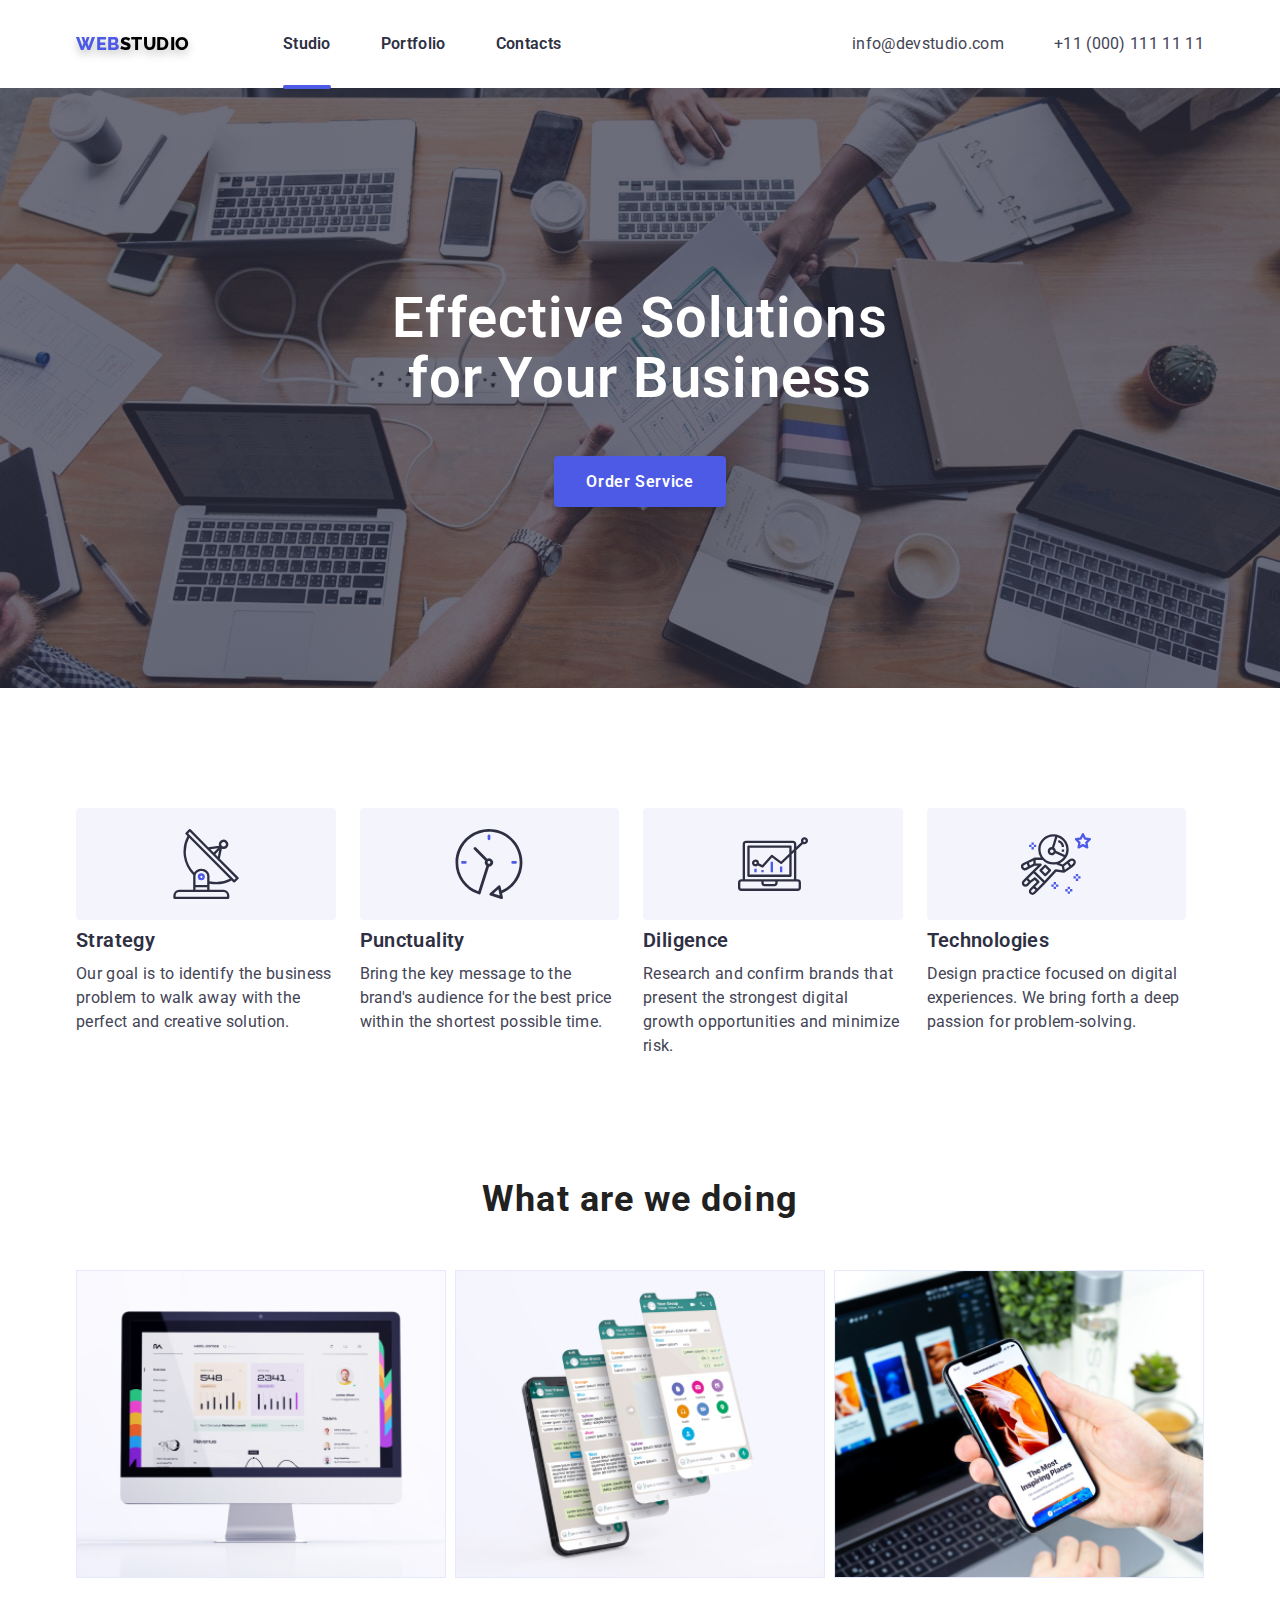
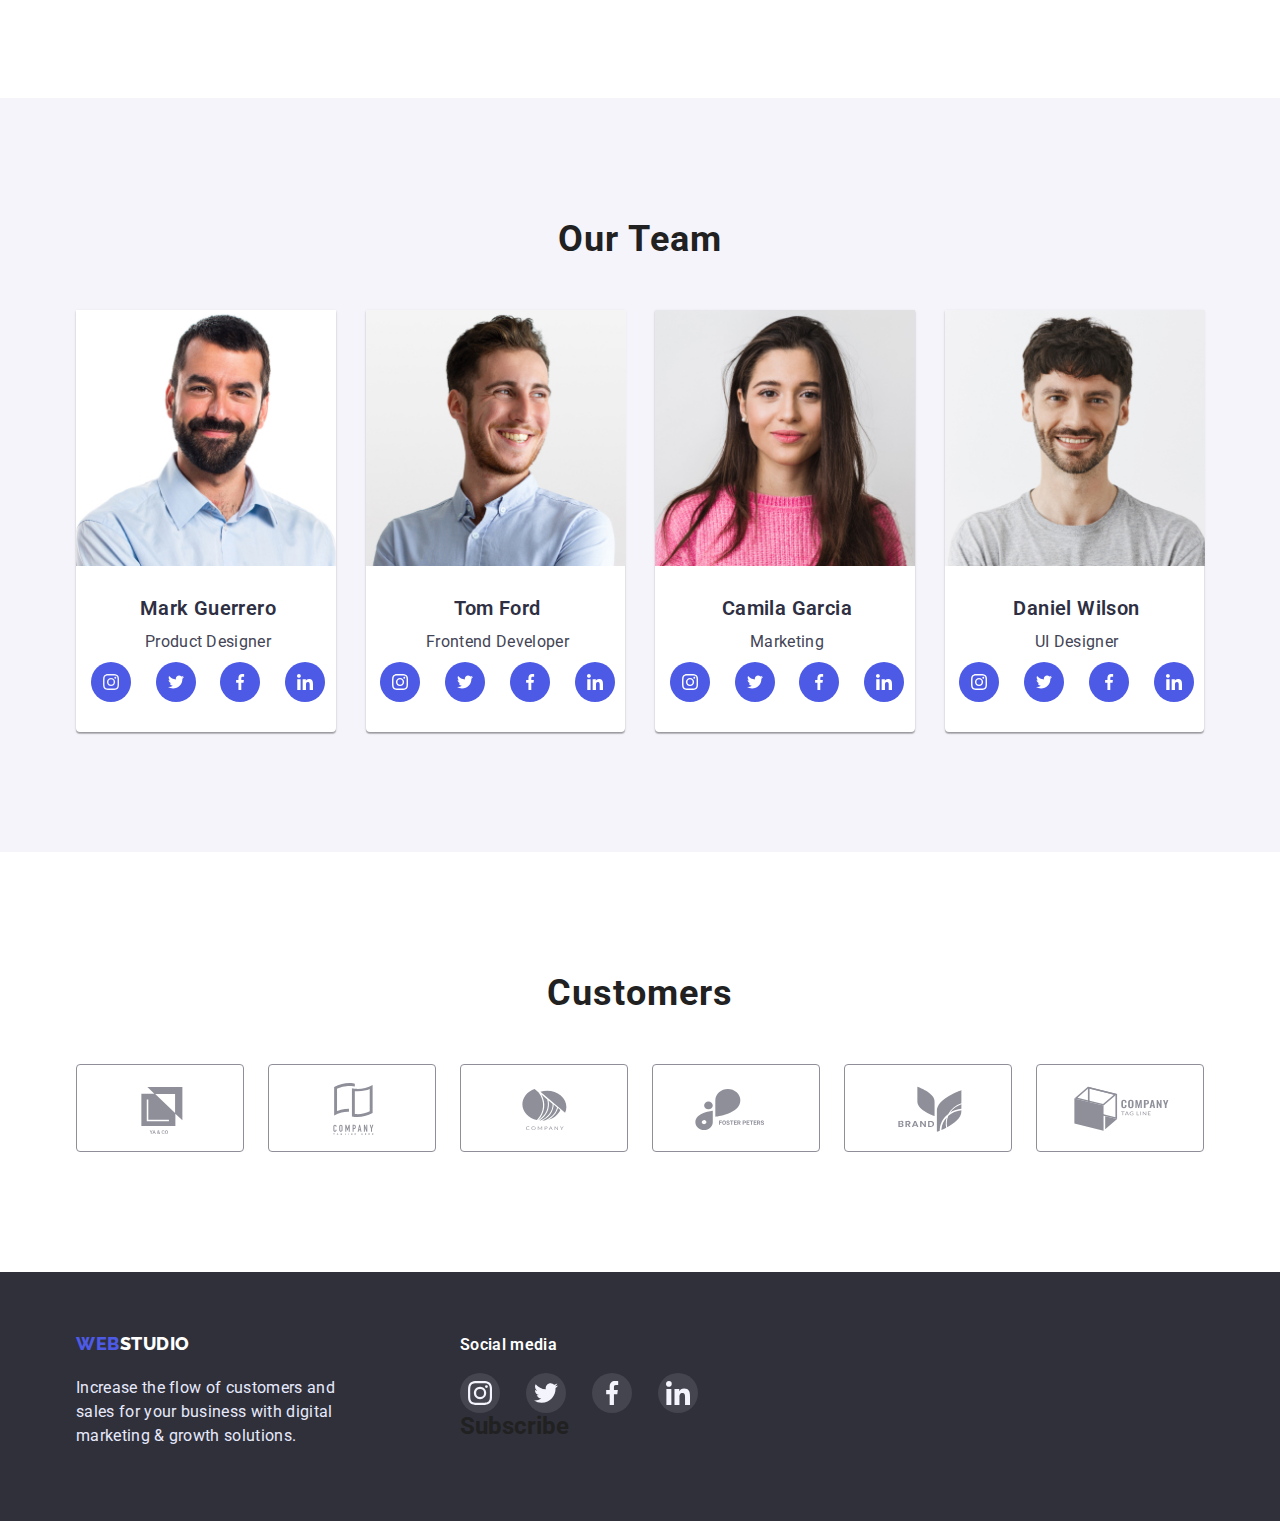
==== index.html @ e04bff32 "nav color" ====
<!DOCTYPE html>
<html lang="en">

<head>
    <meta charset="UTF-8">
    <meta http-equiv="X-UA-Compatible" content="IE=edge">
    <meta name="viewport" content="width=device-width, initial-scale=1.0">
    <title>Document</title>
    <link rel="stylesheet"
        href="https://cdnjs.cloudflare.com/ajax/libs/modern-normalize/1.1.0/modern-normalize.min.css">
    <link rel="stylesheet" href="./css/style.css">
    <link rel="preconnect" href="https://fonts.googleapis.com">
    <link rel="preconnect" href="https://fonts.gstatic.com" crossorigin>
    <link
        href="https://fonts.googleapis.com/css2?family=Raleway:wght@700&family=Roboto:wght@400;500;700;900&display=swap"
        rel="stylesheet">

</head>

<body>
    <!--верхня лінія-->
    <header class="page-header">
        <div class="container">
            <nav>
                <a href="./index.html" class="logo"><span class="color-logo">Web</span>Studio</a>
                <ul class="site-nav list">
                    <li class="item"> <a href="./index.html" class="link current">Studio</a> </li>
                    <li class="item"> <a href="./portfolio.html" class="link">Portfolio</a> </li>
                    <li class="item"> <a href="/" class="link">Contacts</a> </li>
                </ul>
            </nav>

            <ul class="contact list">
                <li class="item"> <a href="mailto:info@devstudio.com">info@devstudio.com</a></li>

                <li class="item"> <a href="tel:+110001111111">+11 (000) 111 11 11</a></li>
            </ul>
        </div>
    </header>


    <!--особливості-->
    <main>
        <section class="main-inf overlay">
            <div class="container">

                <h1 class="main-text">Effective Solutions for Your Business</h1>
                <button type="button" class="button-buy" data-modal-open>Order Service</button>
                <div class="backdrop is-hidden" data-modal>
                    <div class="modal-window">
                        <button type="button" class="button-close">
                        <svg width="8" height="8" class="modal-close" data-modal-close>
                            <use href="./images/icons.svg/close.svg#icon-close"></use>
                        </svg>
                        </button>
                    </div>
                </div>

            </div>
        </section>


        <section class="section">
            <div class="container">
                <h2 class="visually-hidden">list of functions</h2>
                <ul class="main-list list">
                    <li class="item">
                        <div class="icons">
                            <svg class="preority-icons">
                                <use href="./images/icons.svg/symbol-defs.svg#icon-antenna">
                                </use>
                            </svg>
                        </div>
                        <h3 class="main-h">Strategy</h3>
                        <p class="main-about">Our goal is to identify the business
                            problem to walk away with the perfect and creative solution.
                        </p>
                    </li>
                    <li class="item">
                        <div class="icons">
                            <svg class="preority-icons">
                                <use href="./images/icons.svg/symbol-defs.svg#icon-clock">
                                </use>
                            </svg>
                        </div>
                        <h3 class="main-h">Punctuality</h3>
                        <p class="main-about">Bring the key message to the brand's audience for the best price within
                            the shortest possible time.
                        </p>
                    </li>
                    <li class="item">
                        <div class="icons">
                            <svg class="preority-icons">
                                <use href="./images/icons.svg/symbol-defs.svg#icon-diagram">
                                </use>
                            </svg>
                        </div>
                        <h3 class="main-h">Diligence</h3>
                        <p class="main-about">Research and confirm brands that present the strongest digital growth
                            opportunities and minimize risk.</p>
                    </li>
                    <li class="item">
                        <div class="icons">
                            <svg class="preority-icons">
                                <use href="./images/icons.svg/symbol-defs.svg#icon-astronaut">
                                </use>
                            </svg>
                        </div>
                        <h3 class="main-h">Technologies</h3>
                        <p class="main-about">Design practice focused on digital experiences. We bring forth a deep
                            passion for problem-solving.
                        </p>
                    </li>
                </ul>
            </div>
        </section>

        <section class="section no-padding ">
            <div class="container">
                <h2 class="title">What are we doing</h2>
                <ul class="company-list list">
                    <li><img src="./images/pc.jpg" alt="комп'ютер" width="370"></li>
                    <li><img src="./images/app.jpg" alt="програми" width="370"></li>
                    <li><img src="./images/tel.jpg" alt="телефон" width="370"></li>
                </ul>
            </div>
        </section>

        <section class="company-h section">
            <div class="container">
                <h2 class="title">Our Team</h2>
                <ul class="name list">
                    <li class="name-card">
                        <img width="260" src="./images/mark.jpg" alt="дизайнер" width="270">
                        <div class="position">
                            <h3 class="name-style">Mark Guerrero</h3>
                            <p class="name-pos">Product Designer</p>
                            <ul class="team-soclist">
                                <li class="team-socitem">
                                    <a class="team-soclink" href="#">
                                        <svg class="team-icon">
                                            <use href="./images/icons.svg/symbol-soc.svg#icon-inst"></use>
                                        </svg>
                                    </a>
                                </li>
                                <li class="team-socitem">
                                    <a class="team-soclink" href="#">
                                        <svg class="team-icon">
                                            <use href="./images/icons.svg/symbol-social-defs.svg#icon-twitter"></use>
                                        </svg>
                                    </a>
                                </li>
                                <li class="team-socitem">
                                    <a class="team-soclink" href="">
                                        <svg class="team-icon">
                                            <use href="./images/icons.svg/symbol-social-defs.svg#icon-facebook"
                                                width="16" height="16"></use>
                                        </svg>
                                    </a>
                                </li>
                                <li class="team-socitem">
                                    <a class="team-soclink" href="">
                                        <svg class="team-icon">
                                            <use href="./images/icons.svg/symbol-social-defs.svg#icon-linkedin"
                                                width="16" height="16"></use>
                                        </svg>
                                    </a>
                                </li>
                            </ul>
                        </div>
                    </li>
                    <li class="name-card">
                        <img width="260"  src="./images/tom.jpg" alt="розробник" width="270">
                        <div class="position">
                            <h3 class="name-style">Tom Ford</h3>
                            <p class="name-pos">Frontend Developer</p>
                            <ul class="team-soclist">
                                <li class="team-socitem">
                                    <a class="team-soclink" href="#">
                                        <svg class="team-icon">
                                            <use href="./images/icons.svg/symbol-social-defs.svg#icon-instagram"
                                                width="16" height="16"></use>
                                        </svg>
                                    </a>
                                </li>
                                <li class="team-socitem">
                                    <a class="team-soclink" href="#">
                                        <svg class="team-icon">
                                            <use href="./images/icons.svg/symbol-social-defs.svg#icon-twitter"
                                                width="16" height="16"></use>
                                        </svg>
                                    </a>
                                </li>
                                <li class="team-socitem">
                                    <a class="team-soclink" href="">
                                        <svg class="team-icon">
                                            <use href="./images/icons.svg/symbol-social-defs.svg#icon-facebook"
                                                width="16" height="16"></use>
                                        </svg>
                                    </a>
                                </li>
                                <li class="team-socitem">
                                    <a class="team-soclink" href="">
                                        <svg class="team-icon">
                                            <use href="./images/icons.svg/symbol-social-defs.svg#icon-linkedin"
                                                width="16" height="16"></use>
                                        </svg>
                                    </a>
                                </li>
                            </ul>
                        </div>
                    </li>
                    <li class="name-card">
                        <img width="260"  src="./images/camila.jpg" alt="маркетинг" width="270">
                        <div class="position">
                            <h3 class="name-style">Camila Garcia</h3>
                            <p class="name-pos">Marketing</p>
                            <ul class="team-soclist">
                                <li class="team-socitem">
                                    <a class="team-soclink" href="#">
                                        <svg class="team-icon">
                                            <use href="./images/icons.svg/symbol-social-defs.svg#icon-instagram"
                                                width="16" height="16"></use>
                                        </svg>
                                    </a>
                                </li>
                                <li class="team-socitem">
                                    <a class="team-soclink" href="#">
                                        <svg class="team-icon">
                                            <use href="./images/icons.svg/symbol-social-defs.svg#icon-twitter"
                                                width="16" height="16"></use>
                                        </svg>
                                    </a>
                                </li>
                                <li class="team-socitem">
                                    <a class="team-soclink" href="">
                                        <svg class="team-icon">
                                            <use href="./images/icons.svg/symbol-social-defs.svg#icon-facebook"
                                                width="16" height="16"></use>
                                        </svg>
                                    </a>
                                </li>
                                <li class="team-socitem">
                                    <a class="team-soclink" href="">
                                        <svg class="team-icon">
                                            <use href="./images/icons.svg/symbol-social-defs.svg#icon-linkedin"
                                                width="16" height="16"></use>
                                        </svg>
                                    </a>
                                </li>
                            </ul>
                        </div>
                    </li>
                    <li class="name-card">
                        <img width="260"  src="./images/daniel.jpg" alt="UI дизайнер" width="270">
                        <div class="position">
                            <h3 class="name-style">Daniel Wilson</h3>
                            <p class="name-pos">UI Designer</p>
                            <ul class="team-soclist">
                                <li class="team-socitem">
                                    <a class="team-soclink" href="#">
                                        <svg class="team-icon">
                                            <use href="./images/icons.svg/symbol-social-defs.svg#icon-instagram"
                                                width="16" height="16"></use>
                                        </svg>
                                    </a>
                                </li>
                                <li class="team-socitem">
                                    <a class="team-soclink" href="#">
                                        <svg class="team-icon">
                                            <use href="./images/icons.svg/symbol-social-defs.svg#icon-twitter"
                                                width="16" height="16"</use>
                                        </svg>
                                    </a>
                                </li>
                                <li class="team-socitem">
                                    <a class="team-soclink" href="">
                                        <svg class="team-icon">
                                            <use href="./images/icons.svg/symbol-social-defs.svg#icon-facebook"
                                                width="16" height="16"></use>
                                        </svg>
                                    </a>
                                </li>
                                <li class="team-socitem">
                                    <a class="team-soclink" href="">
                                        <svg class="team-icon">
                                            <use href="./images/icons.svg/symbol-social-defs.svg#icon-linkedin"
                                                width="16" height="16"></use>
                                        </svg>
                                    </a>
                                </li>
                            </ul>
                        </div>
                    </li>
                </ul>
            </div>
        </section>

        <section class="customers section">
            <div class="container">
                <h2 class="title">Customers</h2>
                <ul class="custom list">
                    <li class="customers-name">
                        <a class="customers-link" href="">
                            <svg class="customers-icon">
                                <use href="./images/icons.svg/symbol-logo.svg#icon-first" width="106" width="60"></use>
                            </svg>
                        </a>
                    </li>
                    <li class="customers-name">
                    <a class="customers-link" href="">
                        <svg class="customers-icon">
                            <use href="./images/icons.svg/symbol-logo.svg#icon-second"></use>
                        </svg>
                    </a>
                    </li>
                    <li class="customers-name">
                        <a class="customers-link" href="">
                            <svg class="customers-icon">
                                <use href="./images/icons.svg/symbol-logo.svg#icon-third"></use>
                            </svg>
                        </a>
                    </li>
                    <li class="customers-name">
                        <a class="customers-link" href="">
                            <svg class="customers-icon">
                                <use href="./images/icons.svg/symbol-logo.svg#icon-fourth"></use>
                            </svg>
                        </a>
                    </li>
                    <li class="customers-name">
                        <a class="customers-link" href="">
                            <svg class="customers-icon">
                                <use href="./images/icons.svg/symbol-logo.svg#icon-fifth"></use>
                            </svg>
                        </a>
                    </li>
                    <li class="customers-name">
                        <a class="customers-link" href="">
                            <svg class="customers-icon">
                                <use href="./images/icons.svg/symbol-logo.svg#icon-sixth"></use>
                            </svg>
                        </a>
                    </li>
                </ul>
            </div>
        </section>

    </main>



    <!--підвал-->

    <footer class="page-footer">
        <div class="container footer-inform">
            <div class="footer-about">
                <a href="./index.html" class="logo-footer"><span class="color-logo">Web</span>Studio</a>
                <p class="footer-text">Increase the flow of customers and sales for your business with digital
                    marketing & growth solutions.</p>
            </div>

            <div class="footer-social">
                <h2 class="footer-social-text">Social media</h2>
                <ul class="list-social">
                    <li class="item-social">
                        <a class="footer-item" href="#">
                            <svg class="footer-link">
                                <use width="24" height="24" href="./images/icons.svg/symbol-soc.svg#icon-inst"></use>
                            </svg>
                        </a>
                    </li>
                    <li class="item-social">
                        <a class="footer-item" href="#">
                            <svg class="footer-link">
                                <use width="24" height="24" href="./images/icons.svg/symbol-soc.svg#icon-twit"></use>
                            </svg>
                        </a>
                    </li>
                    <li class="item-social">
                        <a class="footer-item" href="#">
                            <svg class="footer-link">
                                <use width="24" height="24" href="./images/icons.svg/symbol-soc.svg#icon-face"></use>
                            </svg>
                        </a>
                    </li>
                    <li class="item-social">
                        <a class="footer-item" href="#">
                            <svg class="footer-link">
                                <use width="24" height="24" href="./images/icons.svg/symbol-soc.svg#icon-link"></use>
                            </svg>
                        </a>
                    </li>
                </ul>
                    <div class="form">
                        <h2 class="form-name">Subscribe</h2>
                
                    </div>

        </div>


    </footer>


    <script src="./js/modal.js"></script>
    
</body>

</html>
---- css/style.css ----
body {
    font-family: Roboto;
    color: #212121;
}

h1,
h2,
h3,
h4,
h5,
h6,
p {
    margin-top: 0;
}

/* контейнер для работы */

.page-header .container {
    display: flex;
    align-items: center;
}

.container {
    margin-left: auto;
    margin-right: auto;
    width: 1158px;
    padding-left: 15px;
    padding-right: 15px;

}


/* шапка */
.page-header {
    box-shadow: 0px 2px 1px rgba(46, 47, 66, 0.08), 
    0px 1px 1px rgba(46, 47, 66, 0.16), 
    0px 1px 6px rgba(46, 47, 66, 0.08);
}

a {
    text-decoration: none;
}

.list {
    list-style-type: none;
    margin: 0;
    padding: 0;

}

.logo {
    display: inline-block;

    font-family: 'Raleway';
    font-style: normal;
    font-weight: 800;
    font-size: 18px;
    line-height: 24px;
    letter-spacing: 0.03em;
    color: #000000;
    text-decoration: none;
    text-transform: uppercase;

    filter: drop-shadow(0px 4px 4px rgba(0, 0, 0, 0.25));
}

.color-logo {
    color: #4D5AE5;
}

/* Навігація  */

nav {
    display: flex;
    align-items: center;
}

.site-nav {
    
    display: flex;
    margin-left: 93px;

}


.site-nav .item:not(:last-child) {
    margin-right: 50px;
}

.site-nav .link {
    position: relative;
    display: block;
    padding-top: 32px;
    padding-bottom: 32px;

    font-family: 'Roboto';
    font-style: normal;
    font-weight: 600;
    font-size: 16px;
    line-height: 24px;
    letter-spacing: 0.02em;
    color: #2E2F42;

    transition-property: color;
    transition-duration: 250ms;
    transition-timing-function: cubic-bezier(0.4, 0, 0.2, 1);
}

.site-nav a:hover,
.site-nav a:focus {
    color: #4D5AE5;
}

.link .current {
    position: relative;
    background-color: #4D5AE5;
}


.current::after {
    content: "";
    position: absolute;
    bottom: -1px;
    left: 0;
    width: 100%;
    height: 4px;
    border-radius: 2px;
    background-color: #4D5AE5;
}

/* Контакти */
.contact {
    display: flex;
    margin-left: auto;

}

.contact .item+.item {
    margin-left: 50px;
}

.contact a {
    font-family: 'Roboto';
    font-style: normal;
    font-weight: 400;
    font-size: 16px;
    line-height: 24px;
    letter-spacing: 0.02em;
    color: #434455;

    transition-property: color;
    transition-duration: 250ms;
    transition-timing-function: cubic-bezier(0.4, 0, 0.2, 1);
}

.contact a:hover,
.contact a:focus {
    color: #4D5AE5;
}

/* Ефективні рішення */




.main-inf {

    background: #2F303A;
    text-align: center;
    padding-top: 200px;
    padding-bottom: 200px;

}

.overlay {
    max-width: 1600px;
    height: 600px;
    margin-left: auto;
    margin-right: auto;
    background-image: linear-gradient(to right, rgba(46, 47, 66, 0.7), rgba(46, 47, 66, 0.7)),
        url('../images/people_back.jpg');
    background-position: center;
    background-size: cover;
    background-repeat: no-repeat;
}




.main-text {
    width: 500px;
    margin-left: auto;
    margin-right: auto;
    margin-top: 0;
    margin-bottom: 48px;


    font-family: 'Roboto';
    font-style: normal;
    font-weight: 600;
    font-size: 56px;
    line-height: 60px;
    text-align: center;
    letter-spacing: 0.02em;
    color: #FFFFFF;
}

/* кнопка "Замовити послугу" */

.button-buy {
    padding: 16px 32px;
    display: inline-block;
    border: none;
    background: #4D5AE5;
    box-shadow: 0px 4px 4px rgba(0, 0, 0, 0.15);
    border-radius: 4px;
    font-family: 'Roboto';
    font-style: normal;
    font-weight: 600;
    font-size: 16px;
    line-height: 19px;
    color: #FFFFFF;
    cursor: pointer;
    text-align: center;
    letter-spacing: 0.04em;

    transition-property: background-color;
    transition-duration: 250ms;
    transition-timing-function: cubic-bezier(0.4, 0, 0.2, 1);
}

.button-buy:hover,
.button-buy:focus {

    background: #4D5AE5;
    box-shadow: 0px 1px 6px rgba(46, 47, 66, 0.08), 0px 1px 1px rgba(46, 47, 66, 0.16), 0px 2px 1px rgba(46, 47, 66, 0.08);
    border-radius: 4px;
}

.button-buy:active {
    background: #404BBF;
    box-shadow: 0px 4px 4px rgba(0, 0, 0, 0.15);
    border-radius: 4px;
}

.backdrop.is-hidden {
    visibility: hidden;
    opacity: 0;
    pointer-events: none;
}

.backdrop {
    position: fixed;
    top: 0;
    left: 0;
    width: 100%;
    height: 100%;
    background-color: rgba(46, 47, 66, 0.4);
}

.modal-window {
    
    min-width: 408px;
    min-height: 576px;
    background-color: #FCFCFC;
    box-shadow: 0px 1px 1px rgba(0, 0, 0, 0.14), 0px 1px 3px rgba(0, 0, 0, 0.12), 0px 2px 1px rgba(0, 0, 0, 0.2);
    border-radius: 4px;

    position: absolute;
    padding: 24px;
    top: 50%;
    left: 50%;
    transform: translate(-50%, -50%);
    transition-duration: 250ms;
    transition-timing-function: cubic-bezier(0.4, 0, 0.2, 1);
}

.modal-close {
    width: 24px;
    height: 24px;

}

.button-close {
    display: flex;
    justify-content: center;
    align-items: center;
    margin-left: auto;
    border-radius: 50%;
    background: #E7E9FC;
    border: 1px solid rgba(0, 0, 0, 0.1);
    cursor: pointer;
    width: 24px;
    height: 24px;
}

/* текст заголовка */
.visually-hidden {
    position: absolute;
    white-space: nowrap;
    width: 1px;
    height: 1px;
    overflow: hidden;
    border: 0;
    padding: 0;
    clip: rect(0 0 0 0);
    clip-path: inset(50%);
    margin: -1px;
}

.main-list {
    display: flex;
}



.icons {
    display: flex;
    align-items: center;
    justify-content: center;
    height: 112px;
    background-color: #F4F4FD;
    border-radius: 4px;
    margin-bottom: 8px;
}

.preority-icons {
    width: 70px;
    height: 70px;
    fill: currentColor;
}

.main-list .item:not(:last-child) {
    margin-right: 24px;
}

.main-list li {
    width: calc((100% - 90px) / 4);
}



.main-h {
    margin-top: 0;
    margin-bottom: 10px;
    font-family: 'Roboto';
    font-style: normal;
    font-weight: 600;
    font-size: 20px;
    line-height: 24px;
    letter-spacing: 0.02em;
    color: #2E2F42;



}

.main-about {
    margin-top: 0;
    margin-bottom: 0;
    font-family: 'Roboto';
    font-style: normal;
    font-weight: 400;
    font-size: 16px;
    line-height: 24px;
    letter-spacing: 0.02em;
    color: #434455;
}

.name-card {
    width: calc((100% - 90px) / 4);
    background-color: #fff;
    border-radius: 0px 0px 4px 4px;
    box-shadow: 0px 1px 3px rgba(0, 0, 0, 0.12),
        0px 1px 1px rgba(0, 0, 0, 0.14),
        0px 2px 1px rgba(0, 0, 0, 0.2);
}

.name img {
    display: block;
}

.name {
    text-align: center;
    display: flex;
    justify-content: space-between;
    gap: 30px;
}

.position {
    width: 264px;
    padding-bottom: 30px;
    padding-top: 30px;
}

.name-style {
    margin-bottom: 10px;

    font-family: 'Roboto';
    font-style: normal;
    font-weight: 600;
    font-size: 20px;
    line-height: 24px;
    text-align: center;
    letter-spacing: 0.02em;
    color: #2E2F42;
}

.name-pos {
    margin: 0;
    font-family: 'Roboto';
    font-style: normal;
    font-weight: 400;
    font-size: 16px;
    line-height: 24px;
    text-align: center;
    letter-spacing: 0.02em;
    color: #434455;
}

.team-soclist {
    padding: 0;
    display: flex;
    justify-content: center;
    gap: 10px;
    margin-top: 8px;
    list-style-type: none;
}

.team-socitem {
    width: 40px;
    height: 40px;
}

.team-soclist {
    
    justify-content: space-evenly;
}

.team-soclink {
    width: 40px;
    height: 40px;
    background-color: #4D5AE5;
    border-radius: 50%;
    display: flex;
    align-items: center;
    justify-content: center;
}

.team-icon {
    width: 16px;
    height: 16px;
}

.company-h {
    background: #F5F4FA;

}

.company-list img {
    display: block;
}

.company-list {
    display: flex;
    justify-content: space-between;
}

.title {
    margin-top: 0;
    margin-bottom: 50px;
    text-align: center;
    font-family: 'Roboto';
    font-style: normal;
    font-weight: 700;
    font-size: 36px;
    line-height: 42px;
    text-align: center;
    letter-spacing: 0.03em;
    color: #212121;
}

/* компанії */

.custom {

    display: flex;
    justify-content: space-between;
}


.customers-link {
    display: flex;
    justify-content: center;
    align-items: center;
    width: 168px;
    height: 88px;
    border: 1px solid #8E8F99;
    border-radius: 4px;
    fill: #8E8F99;

    transition-property: fill, border, border-radius;
    transition-duration: 250ms;
    transition-timing-function: cubic-bezier(0.4, 0, 0.2, 1);
}

.customers-link:hover, .customers-link:focus {
    border: 1px solid #4D5AE5;
    border-radius: 4px;
    fill: #4D5AE5;
}


.customers-icon {
    width: 104px;
    height: 56px;
    margin: 0;
    align-content: center;
    color: currentColor;
   
}



/* підвал */




.logo-footer {
    display: block;
    margin-bottom: 20px;
}

.page-footer .container {
    display: flex;
    align-items: baseline;
}

.page-footer {
    background: #2F303A;
    padding-top: 60px;
    padding-bottom: 60px;
}

.logo-footer {
    display: inline-block;
    font-family: 'Raleway';
    font-style: normal;
    font-weight: 800;
    font-size: 18px;
    line-height: 24px;
    letter-spacing: 0.03em;
    color: #FFFFFF;
    text-decoration: none;
    text-transform: uppercase;
}


.footer-social {
    margin-left: 120px;
}

.footer-social-text {
    font-family: 'Roboto';
    font-style: normal;
    font-weight: 600;
    font-size: 16px;
    line-height: 24px;
    letter-spacing: 0.02em;
    color: #FFFFFF;
    
    margin-bottom: 16px;
}

.list-social {
    list-style-type: none;
    margin: 0;
    padding: 0;
}

.add li:not(:last-child) {
    margin-bottom: 6px;
}

.footer-about {
    width: 264px;
    height: 110px;
}

.footer-text {
    font-family: 'Roboto';
    font-style: normal;
    font-weight: 400;
    font-size: 16px;
    line-height: 24px;
    letter-spacing: 0.02em;
    color: #E7E9FC;
}

.contact-foot a {
    font-family: 'Roboto';
    font-style: normal;
    font-weight: 400;
    font-size: 14px;
    line-height: 24px;
    letter-spacing: 0.03em;
    color: #FFFFFF99
}

.list-social {
    display: flex;
    justify-content: center;
    gap: 10px;
    padding: 0;
}

.item-social {
    width: 40px;
    height: 40px;
}

.item-social:not(:last-child) {
    margin-right: 16px;
}

.footer-item {
    display: flex;
    width: 100%;
    height: 100%;
    background-color: rgba(255, 255, 255, 0.1);
    border-radius: 50%;

    transition-property: background-color;
    transition-duration: 250ms;
    transition-timing-function: cubic-bezier(0.4, 0, 0.2, 1);
}

.footer-item:hover, .footer-item:focus {
    background-color: #31D0AA;;
}
.footer-link {
    padding: 8px 8px;
}



/* ПОРТФОЛІО */



.btn {
    display: flex;
    gap: 24px;
    justify-content: center;
    margin-bottom: 72px;


}

.btn .item {
    margin: 0;
    padding: 12px 24px;

    cursor: pointer;
    border: none;
    background: #F4F4FD;
    border-radius: 4px;
    font-family: 'Roboto';
    font-style: normal;
    font-weight: 600;
    font-size: 16px;
    line-height: 24px;
    text-align: center;
    letter-spacing: 0.04em;
    color: #4D5AE5;

    transition-property: background-color, color;
    transition-duration: 250ms;
    transition-timing-function: cubic-bezier(0.4, 0, 0.2, 1);

}

.btn .item:hover,
.btn .item:focus {
    color: #fff;
    background: #4D5AE5;
    box-shadow: 0px 3px 1px rgba(0, 0, 0, 0.1), 0px 2px 1px rgba(0, 0, 0, 0.08), 0px 2px 2px rgba(0, 0, 0, 0.12);
    border-radius: 4px;

}

.portfolio-card {
    background: #FFFFFF;
    margin-right: 24px;
    margin-bottom: 48px;
    width: calc((100% - 48px) / 3);    
    box-shadow: 0px 1px 6px rgba(46, 47, 66, 0.08);
    
    transition-property: box-shadow;
    transition-duration: 250ms;
    transition-timing-function: cubic-bezier(0.4, 0, 0.2, 1);

    overflow: hidden;
}

.portfolio-card:hover, .portfolio-card:focus {
    box-shadow: 0px 1px 6px rgba(46, 47, 66, 0.08), 0px 1px 1px 
        rgba(46, 47, 66, 0.16), 0px 2px 1px rgba(46, 47, 66, 0.08);
}

.portfolio-card img {
    display: block;
}

.overlay-thumb-text {
    position: absolute;
    top: 0;
    left: 0;
    display: flex;
    align-items: center;
    justify-content: center;
    font-weight: 400;
    width: 100%;
    height: 100%;
    padding: 0 24px;
    font-family: 'Roboto';
    font-style: normal;
    font-weight: 400;
    font-size: 16px;
    line-height: 24px;
    letter-spacing: 0.02em;
    color: #F4F4FD;

    overflow: hidden;
    transform: translateY(360px);
    transition: transform 250ms cubic-bezier(0.4, 0, 0.2, 1);
}

 .portfolio-card .link:hover .overlay-thumb-text, 
 .portfolio-card .link:focus .overlay-thumb-text {
     transform: translateY(0);
 }


.overlay-thumb {
    position: relative;
    overflow: hidden;
}

.overlay-thumb::before {
    position: absolute;
    display: inline-block;
    content: '';
    width: 100%;
    height: 100%;
    background-color: #4D5AE5;

    transform: translateY(300px);
    transition-property: opacity;
    transition: transform 250ms cubic-bezier(0.4, 0, 0.2, 1);
    
}

.portfolio-card .link:hover .overlay-thumb::before {
    transform: translateY(0);
}

.portfolio-card .link:focus .overlay-thumb::before {
    transform: translateY(0);
}


.portfolio-text {
    width: 360px;
    padding: 32px 16px;

}

.port-h {
    margin-bottom: 8px;

    font-family: 'Roboto';
    font-style: normal;
    font-weight: 600;
    font-size: 20px;
    line-height: 24px;
    letter-spacing: 0.02em;
    color: #2E2F42;


}

.port-about {
    margin: 0;
    font-family: 'Roboto';
    font-style: normal;
    font-weight: 400;
    font-size: 16px;
    line-height: 24px;
    letter-spacing: 0.02em;
    color: #434455;
}

.section {
    padding-top: 120px;
    padding-bottom: 120px;
}

.section.no-padding {
    padding-top: 0;
}

.port {
    display: flex;
    flex-wrap: wrap;
}

.portfolio-card:nth-child(3n) {
    margin-right: 0;
}

.portfolio-card:nth-last-child(-n + 3) {
    margin-bottom: 0;
}
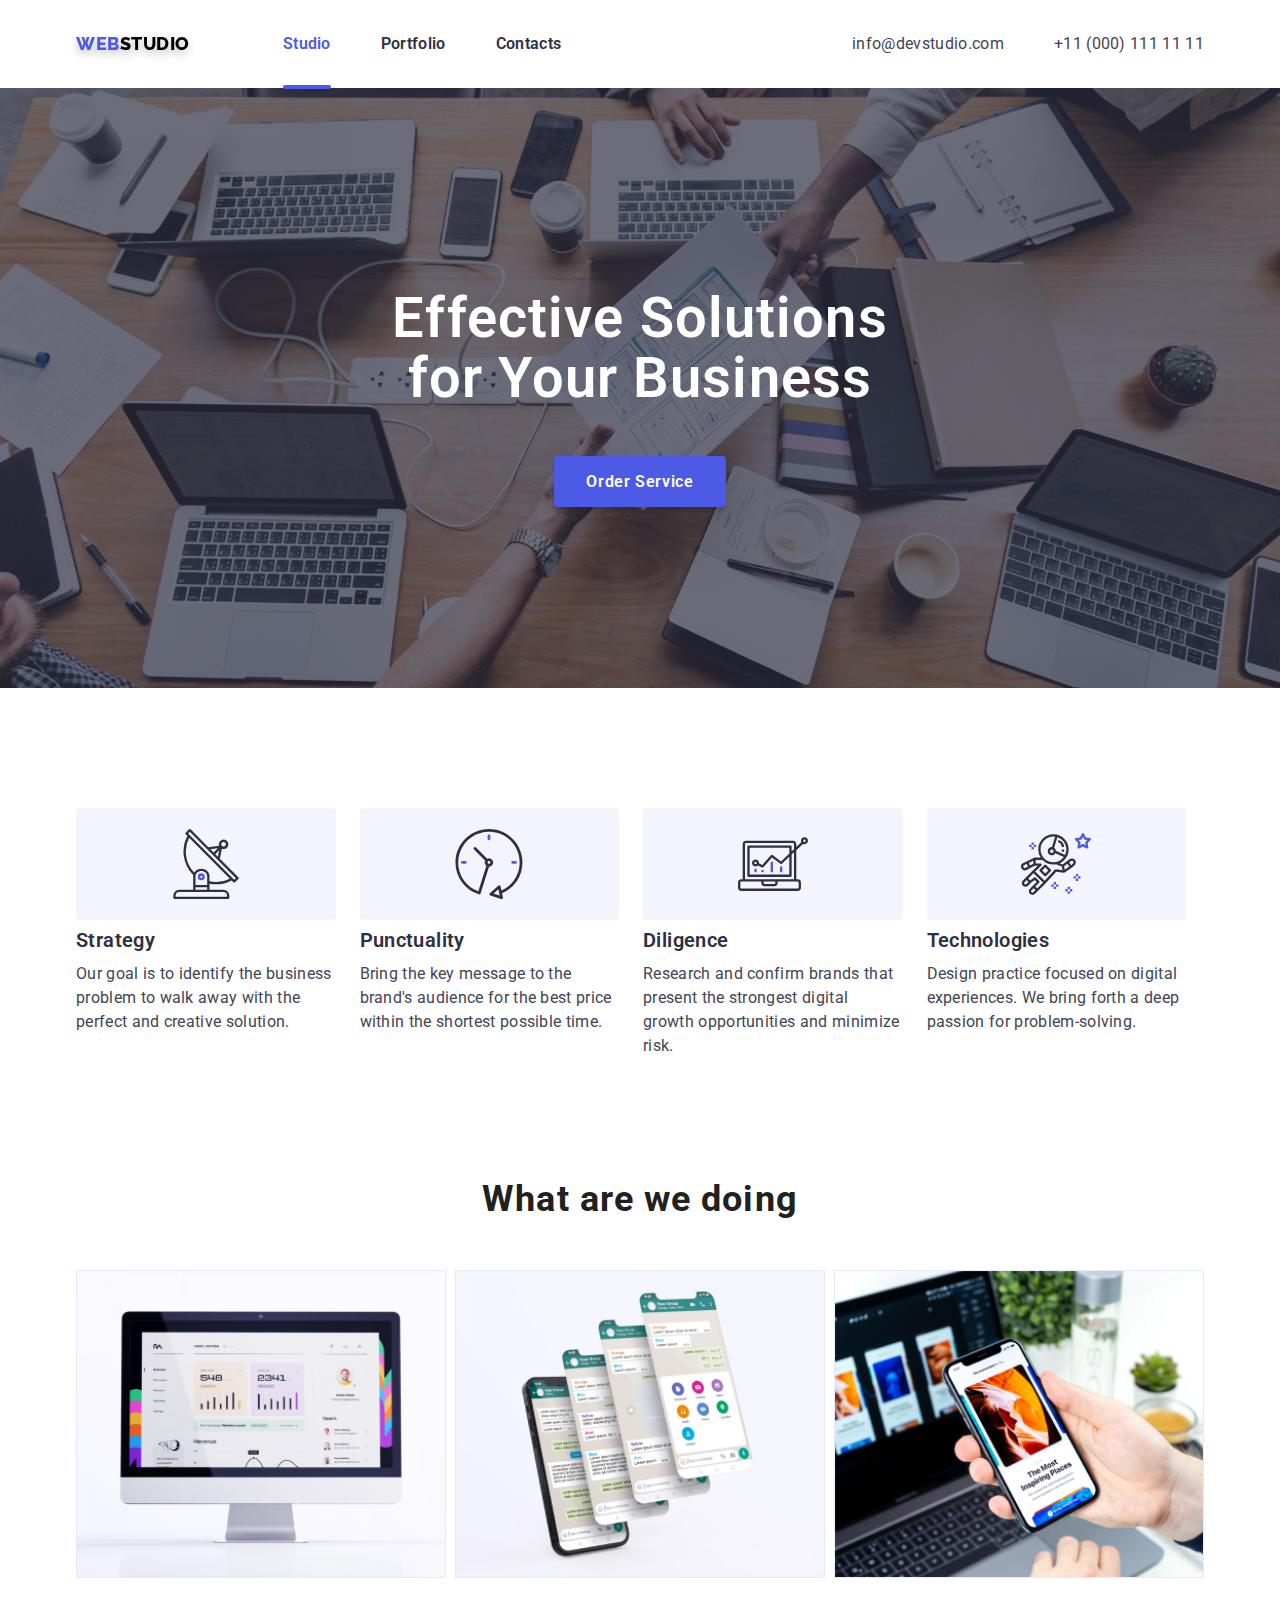
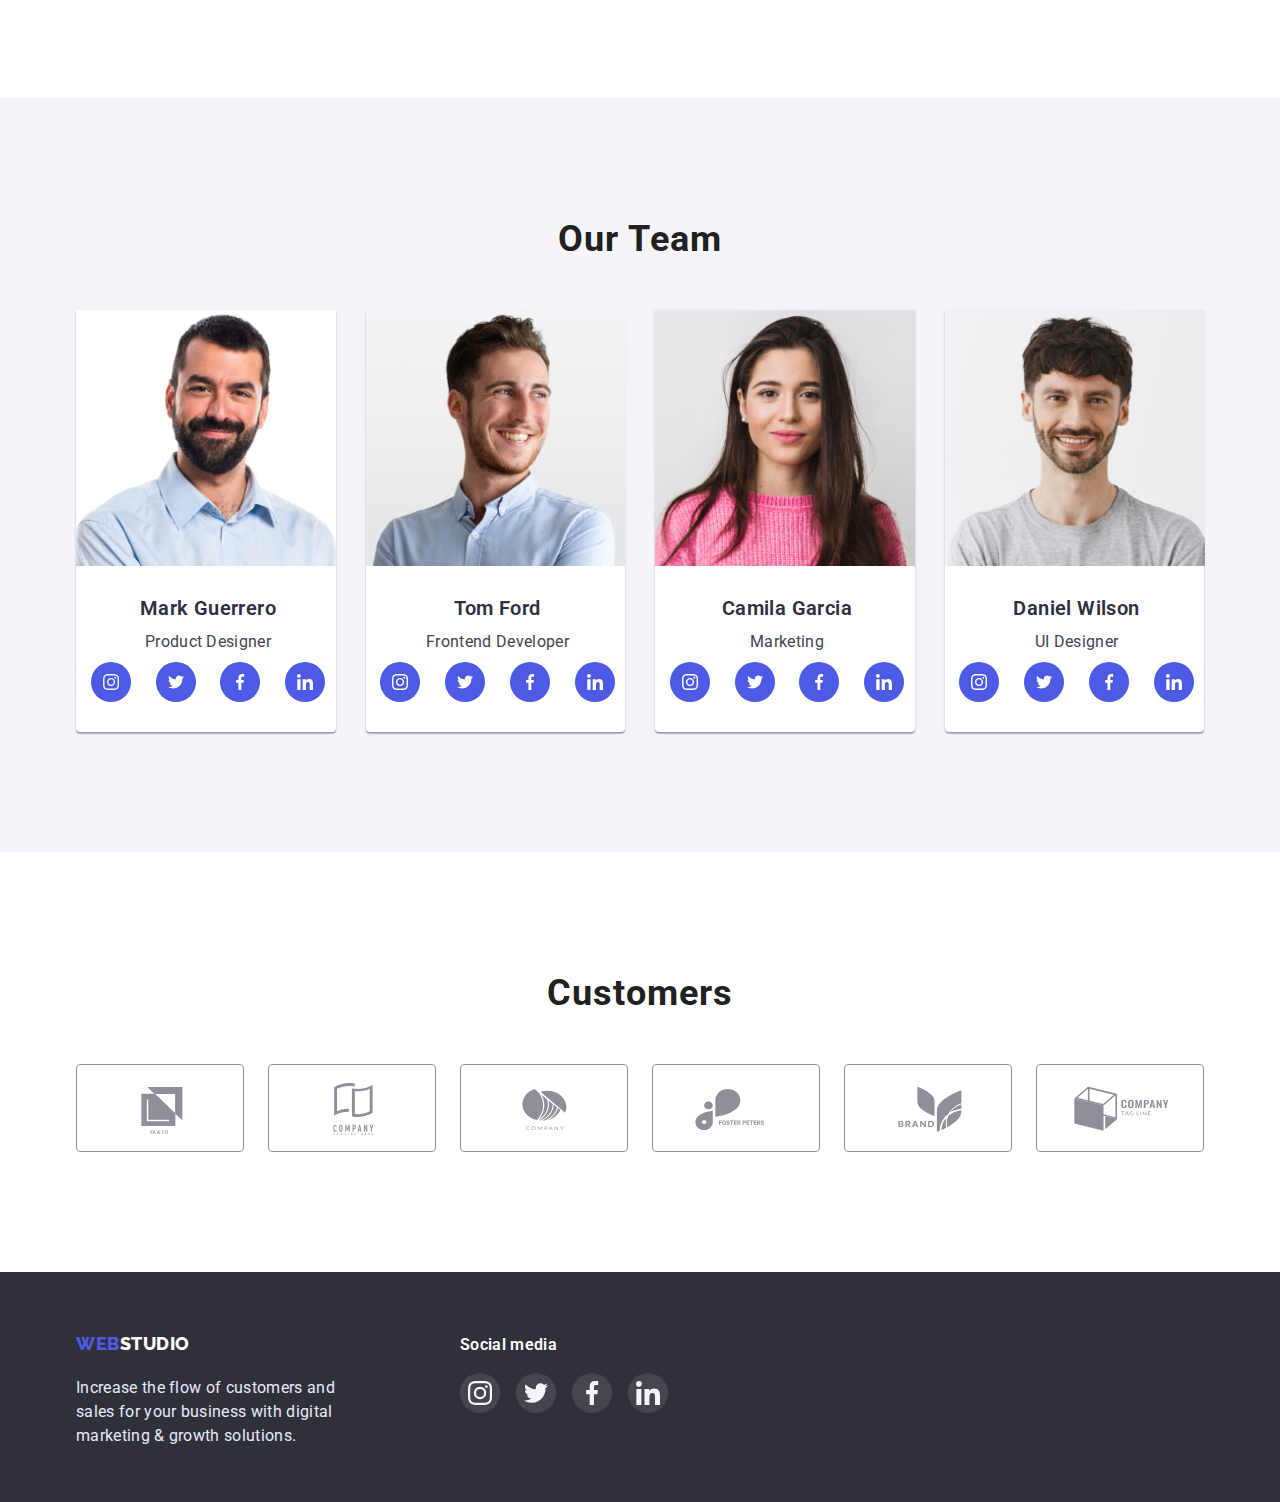
==== commit f853c513: "hw5" ====
--- a/index.html
+++ b/index.html
@@ -24,7 +24,7 @@
             <nav>
                 <a href="./index.html" class="logo"><span class="color-logo">Web</span>Studio</a>
                 <ul class="site-nav list">
-                    <li class="item"> <a href="./index.html" class="link current">Studio</a> </li>
+                    <li class="item"> <a href="./index.html" class="current">Studio</a> </li>
                     <li class="item"> <a href="./portfolio.html" class="link">Portfolio</a> </li>
                     <li class="item"> <a href="/" class="link">Contacts</a> </li>
                 </ul>
@@ -392,10 +392,9 @@
                         </a>
                     </li>
                 </ul>
-                    <div class="form">
-                        <h2 class="form-name">Subscribe</h2>
-                
-                    </div>
+                    <!-- <div class="form">
+                    <h2 class="form-name">Subscribe</h2>
+                    </div> -->
 
         </div>
 
--- a/css/style.css
+++ b/css/style.css
@@ -87,6 +87,23 @@
     margin-right: 50px;
 }
 
+
+
+.current {
+    position: relative;
+    display: block;
+    padding-top: 32px;
+    padding-bottom: 32px;
+        
+    font-family: 'Roboto';
+    font-style: normal;
+    font-weight: 600;
+    font-size: 16px;
+    line-height: 24px;
+    letter-spacing: 0.02em;
+    color: #4D5AE5;
+}
+
 .site-nav .link {
     position: relative;
     display: block;
@@ -101,23 +118,11 @@
     letter-spacing: 0.02em;
     color: #2E2F42;
 
-    transition-property: color;
-    transition-duration: 250ms;
-    transition-timing-function: cubic-bezier(0.4, 0, 0.2, 1);
-}
-
-.site-nav a:hover,
-.site-nav a:focus {
-    color: #4D5AE5;
-}
-
-.link .current {
-    position: relative;
-    background-color: #4D5AE5;
-}
-
-
-.current::after {
+
+}
+
+
+.site-nav .current::after {
     content: "";
     position: absolute;
     bottom: -1px;
@@ -126,6 +131,7 @@
     height: 4px;
     border-radius: 2px;
     background-color: #4D5AE5;
+
 }
 
 /* Контакти */
@@ -256,6 +262,7 @@
     width: 100%;
     height: 100%;
     background-color: rgba(46, 47, 66, 0.4);
+    transition: visibility 250ms, opacity 250ms;
 }
 
 .modal-window {
@@ -313,7 +320,6 @@
 }
 
 
-
 .icons {
     display: flex;
     align-items: center;
@@ -445,6 +451,13 @@
     display: flex;
     align-items: center;
     justify-content: center;
+    transition-property: background-color;
+    transition-duration: 250ms;
+    transition-timing-function: cubic-bezier(0.4, 0, 0.2, 1);
+}
+
+.team-soclink:hover, .team-soclink:focus {
+    background-color: #404BBF;
 }
 
 .team-icon {
@@ -499,7 +512,7 @@
     border-radius: 4px;
     fill: #8E8F99;
 
-    transition-property: fill, border, border-radius;
+    transition-property: fill, border;
     transition-duration: 250ms;
     transition-timing-function: cubic-bezier(0.4, 0, 0.2, 1);
 }
@@ -520,12 +533,7 @@
    
 }
 
-
-
 /* підвал */
-
-
-
 
 .logo-footer {
     display: block;
@@ -577,6 +585,8 @@
     list-style-type: none;
     margin: 0;
     padding: 0;
+    display: flex;
+    justify-content: center;
 }
 
 .add li:not(:last-child) {
@@ -608,12 +618,7 @@
     color: #FFFFFF99
 }
 
-.list-social {
-    display: flex;
-    justify-content: center;
-    gap: 10px;
-    padding: 0;
-}
+
 
 .item-social {
     width: 40px;
@@ -644,18 +649,13 @@
 }
 
 
-
 /* ПОРТФОЛІО */
-
-
 
 .btn {
     display: flex;
     gap: 24px;
     justify-content: center;
     margin-bottom: 72px;
-
-
 }
 
 .btn .item {
@@ -675,7 +675,7 @@
     letter-spacing: 0.04em;
     color: #4D5AE5;
 
-    transition-property: background-color, color;
+    transition-property: background-color, color, box-shadow;
     transition-duration: 250ms;
     transition-timing-function: cubic-bezier(0.4, 0, 0.2, 1);
 
@@ -686,7 +686,6 @@
     color: #fff;
     background: #4D5AE5;
     box-shadow: 0px 3px 1px rgba(0, 0, 0, 0.1), 0px 2px 1px rgba(0, 0, 0, 0.08), 0px 2px 2px rgba(0, 0, 0, 0.12);
-    border-radius: 4px;
 
 }
 
@@ -720,10 +719,9 @@
     display: flex;
     align-items: center;
     justify-content: center;
-    font-weight: 400;
     width: 100%;
     height: 100%;
-    padding: 0 24px;
+    padding: 40px 32px 120px;
     font-family: 'Roboto';
     font-style: normal;
     font-weight: 400;
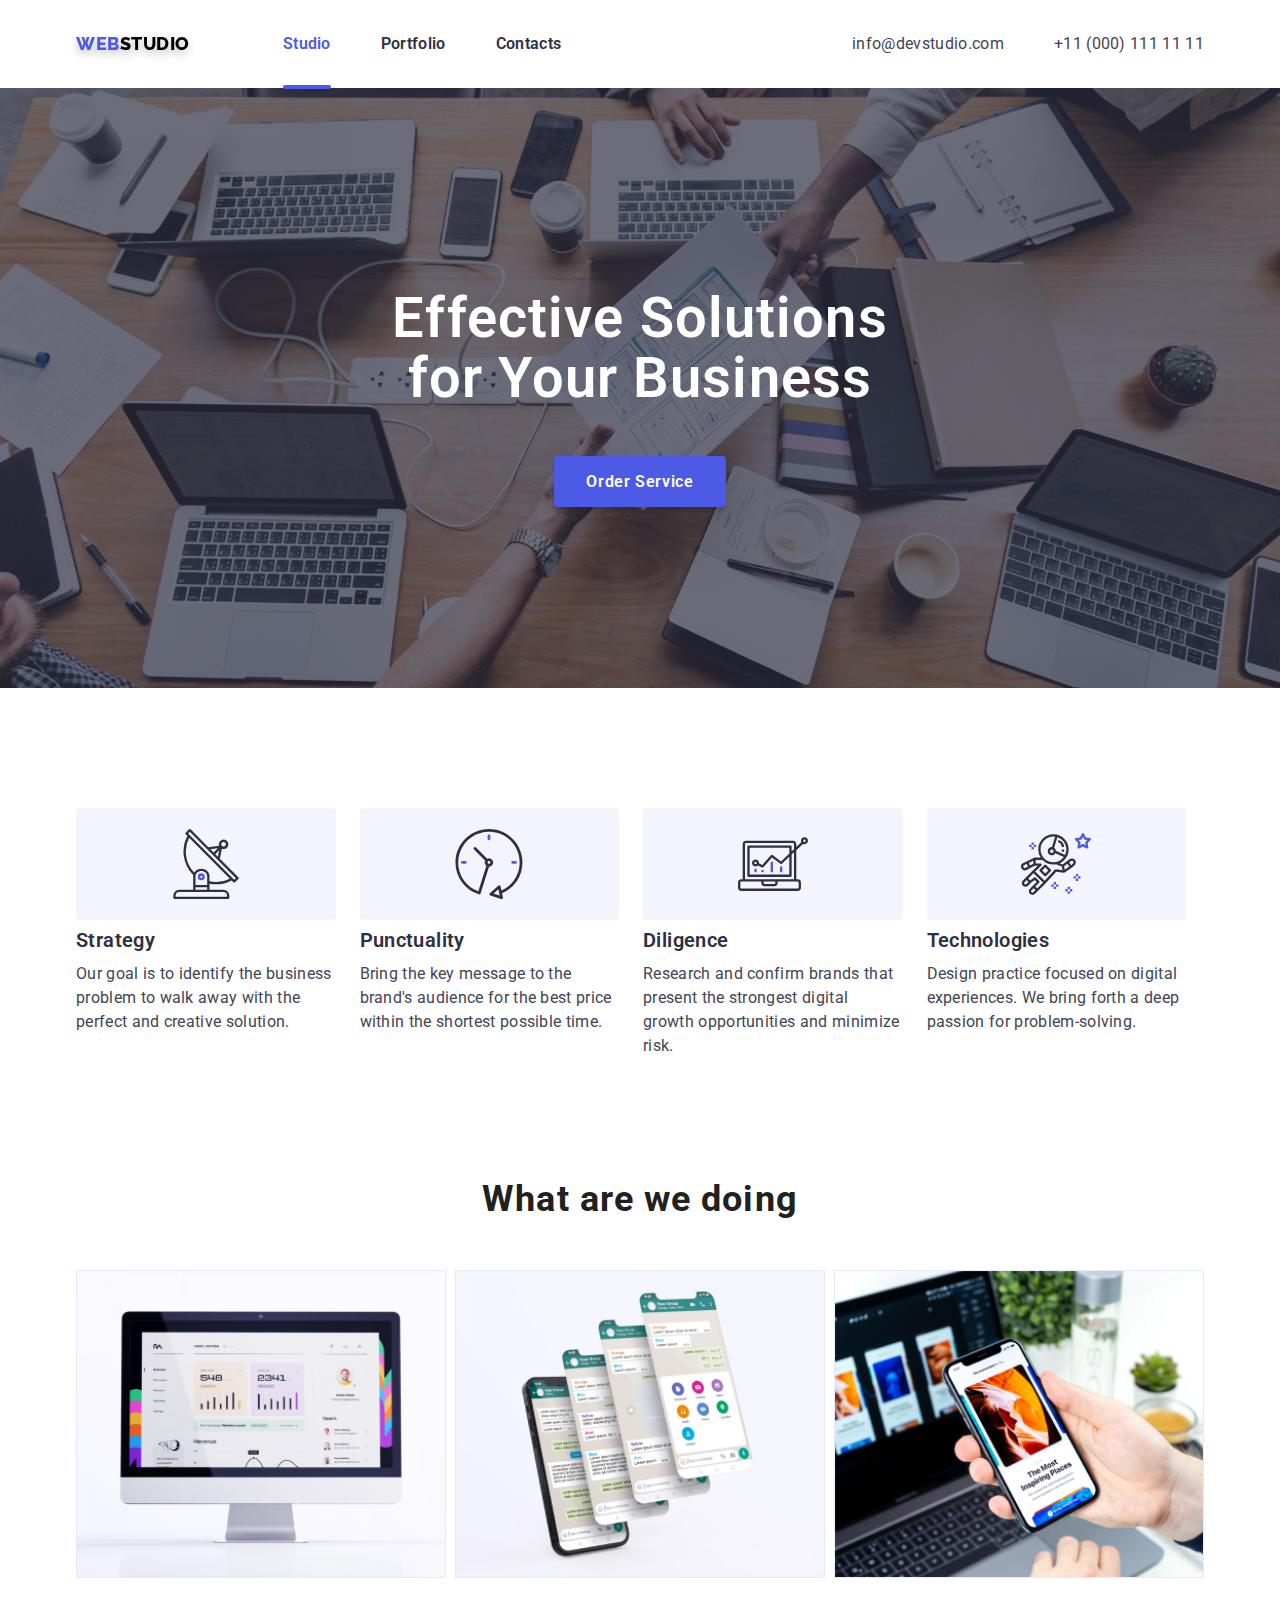
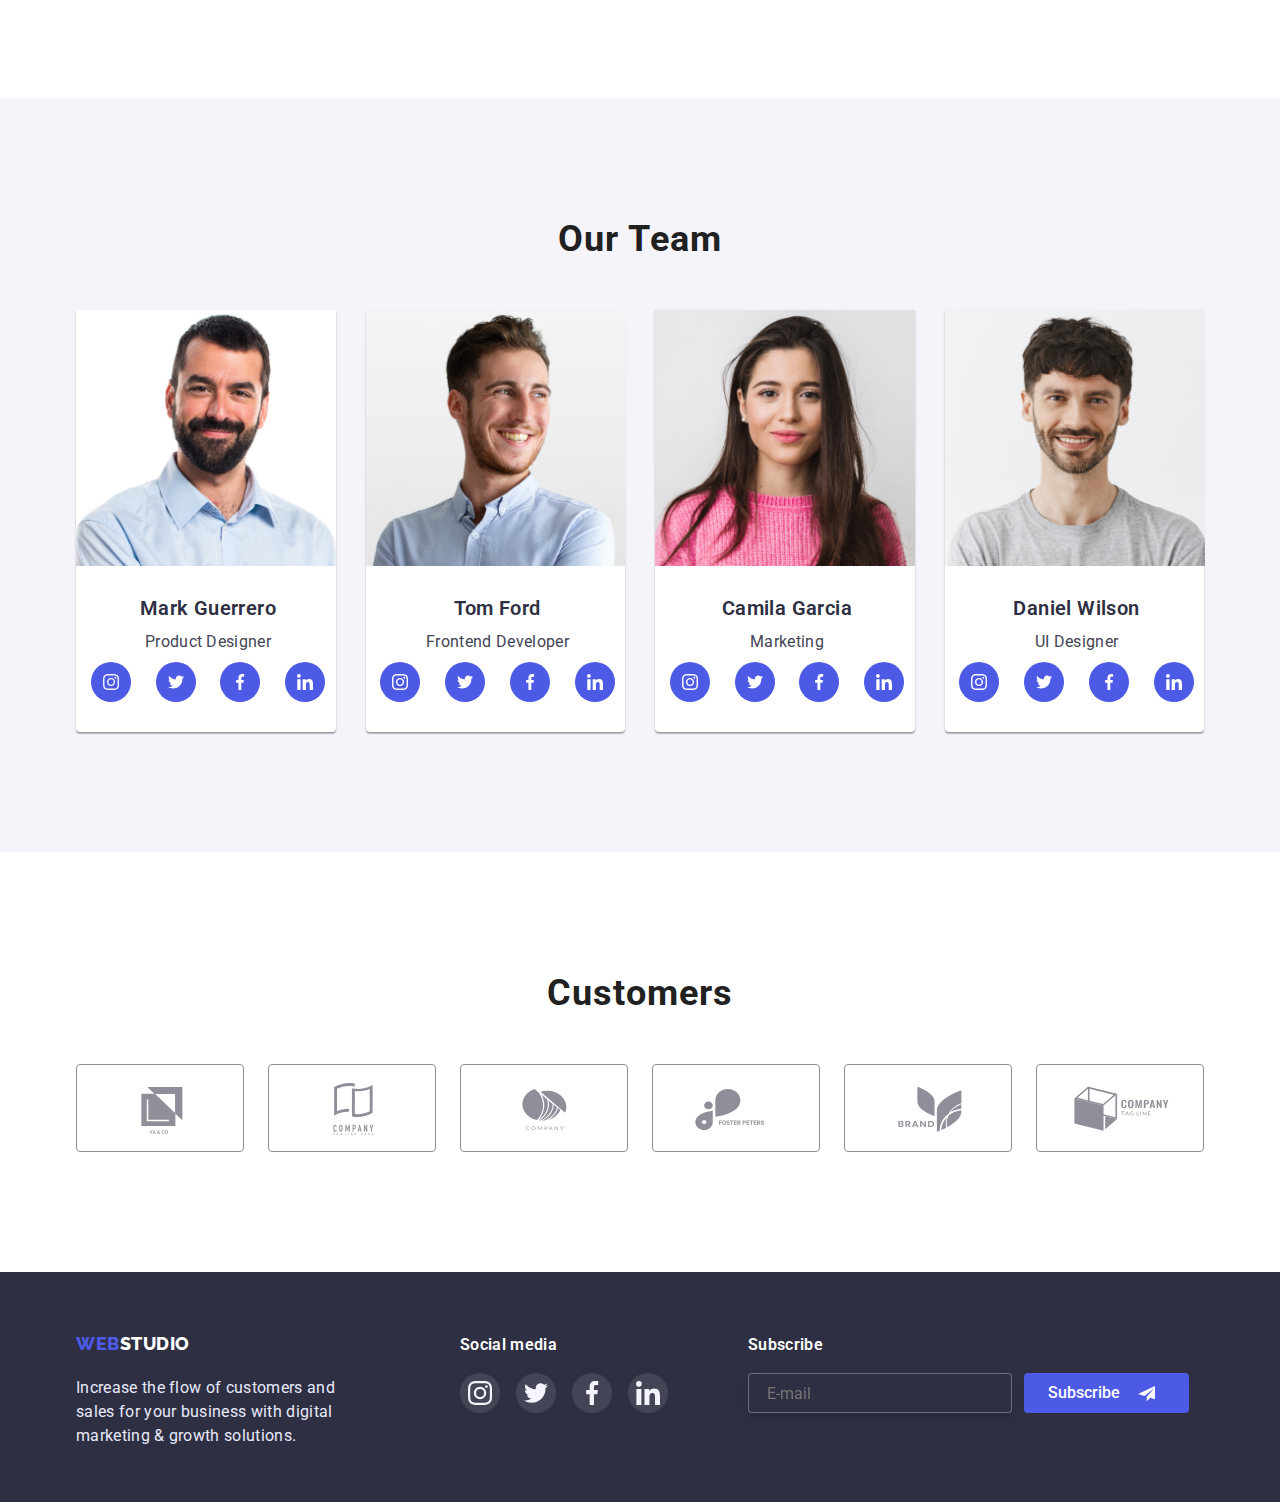
==== commit 6fb659f2: "icon svg" ====
--- a/index.html
+++ b/index.html
@@ -392,9 +392,23 @@
                         </a>
                     </li>
                 </ul>
-                    <!-- <div class="form">
-                    <h2 class="form-name">Subscribe</h2>
-                    </div> -->
+                </div>
+                    <div class="footer-submit">
+                        <h2 class="footer-social-text">Subscribe</h2>
+                        <form class="signup-field" name="signup-form">
+                        <input 
+                        type="email" 
+                        aria-label="email" 
+                        class="footer-form-input" 
+                        name="email" 
+                        placeholder="E-mail">
+                        <button class="footer-submit-btn" type="submit">Subscribe
+                            <svg class="sign-icon">
+                                <use href="./images/icons.svg/form.svg#icon-subscribe" width="24" height="20"></use>
+                            </svg>
+                        </button>
+                    </form>
+                    </div>
 
         </div>
 
--- a/css/style.css
+++ b/css/style.css
@@ -546,7 +546,7 @@
 }
 
 .page-footer {
-    background: #2F303A;
+    background: #2E2F42;
     padding-top: 60px;
     padding-bottom: 60px;
 }
@@ -648,7 +648,77 @@
     padding: 8px 8px;
 }
 
-
+.footer-submit {
+    display: inline-block;
+    position: relative;
+    margin-left: 80px;
+    padding: 0;
+}
+
+.signup-field {
+    position: relative;
+    display: flex;
+    gap: 12px;
+
+}
+
+.footer-form-input {
+    width: 264px;
+    height: 40px;
+
+    background-color: #2E2F42;
+    border: 1px solid rgba(255, 255, 255, 0.3);
+    filter: drop-shadow(0px 4px 4px rgba(0, 0, 0, 0.15));
+    border-radius: 4px;
+}
+
+.footer-form-input::placeholder {
+    padding-top: 8px;
+    padding-bottom: 8px;
+    padding-left: 16px;
+}
+
+.footer-submit-btn {
+    display: flex;
+    width: 165px;
+    height: 40px;
+    padding-left: 24px;
+    padding-top: 8px;
+    padding-bottom: 8px;
+    align-items: center;
+    justify-content: center;
+
+    font-family: 'Roboto';
+    font-style: normal;
+    font-weight: 500;
+    font-size: 16px;
+    line-height: 24px;
+
+    color: #ffffff;
+    background: #4D5AE5;
+    border-radius: 4px;
+    cursor: pointer;
+    border: none;
+    transition: background-color 250ms cubic-bezier(0.4, 0, 0.2, 1);
+}
+
+.footer-submit-btn:hover, .footer-submit-btn:focus {
+    background: #404BBF;
+}
+
+.footer-submit-btn::after {
+    content: "";
+    width: 24px;
+    height: 24px;
+    margin-left: 10px;
+    display: inline-block;
+}
+
+.sign-icon {
+    margin-left: 16px;
+    width: 24px;
+    height: 20px;
+}
 /* ПОРТФОЛІО */
 
 .btn {
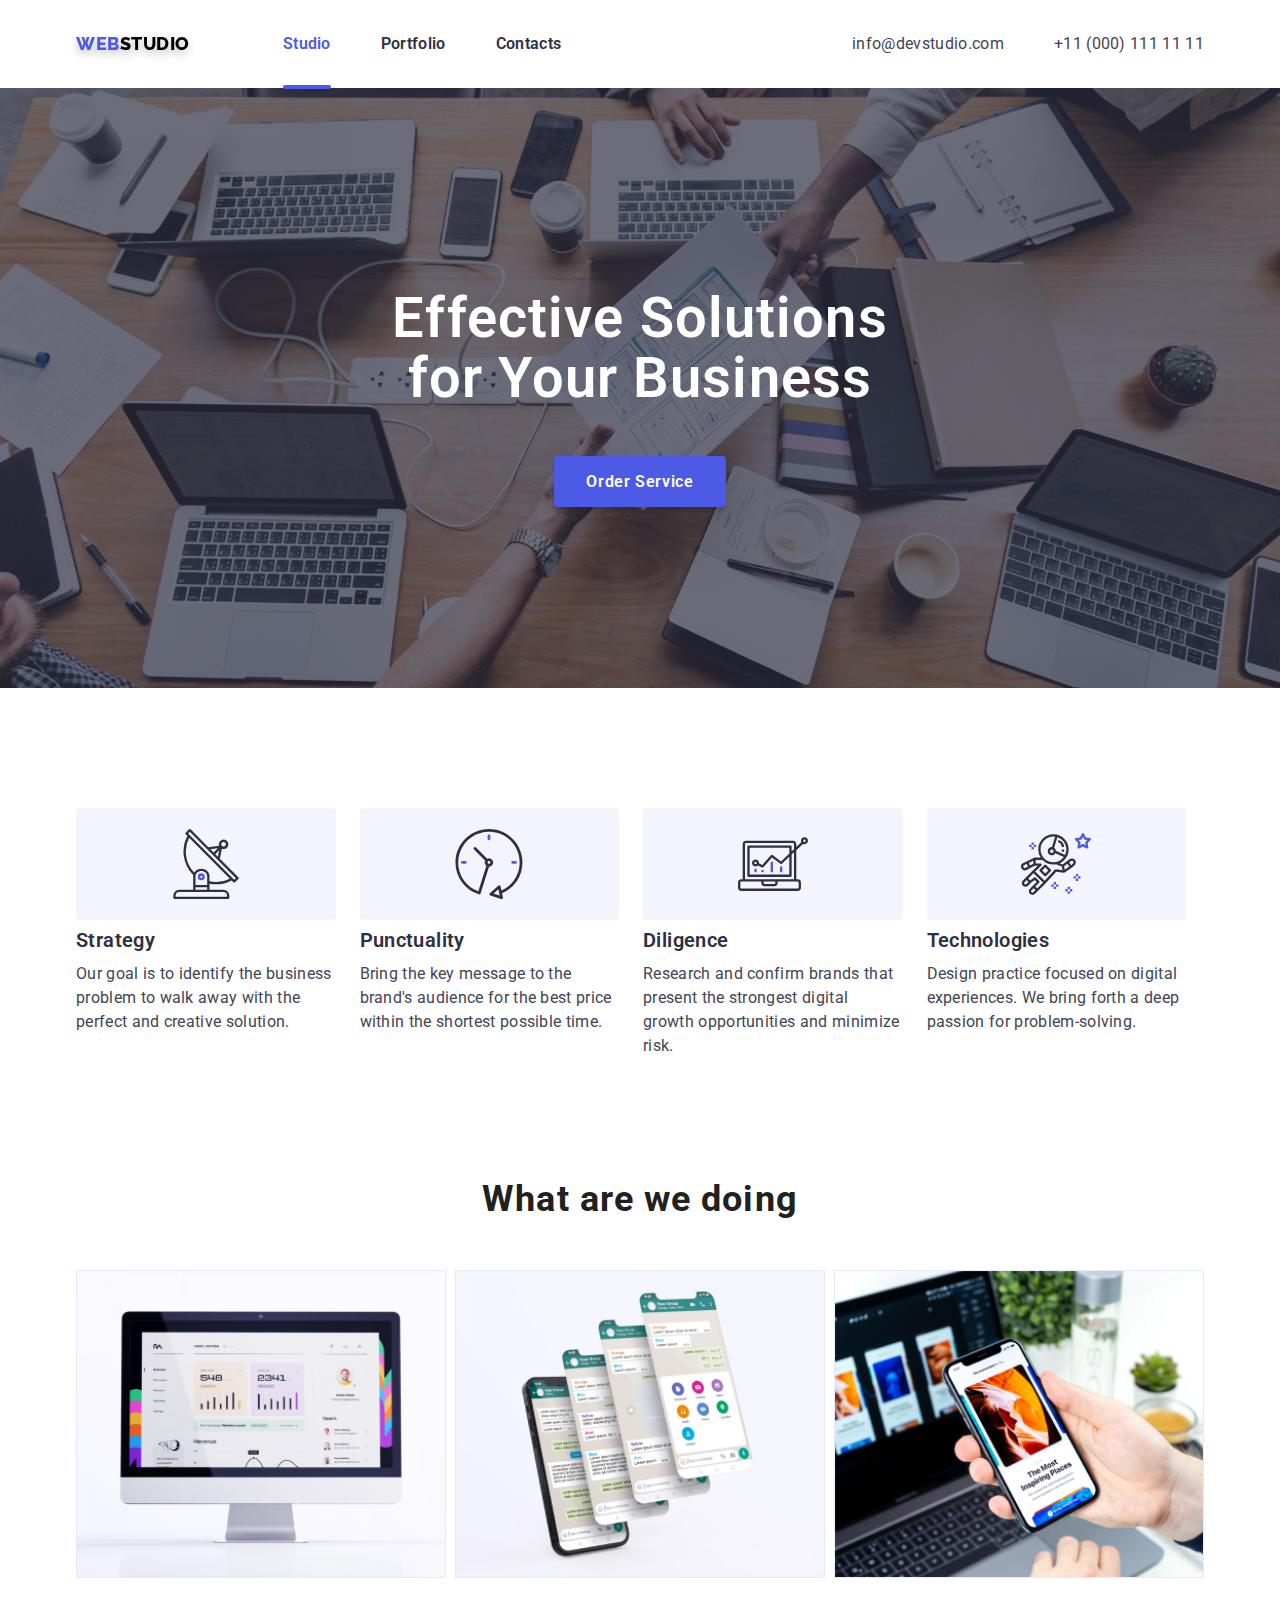
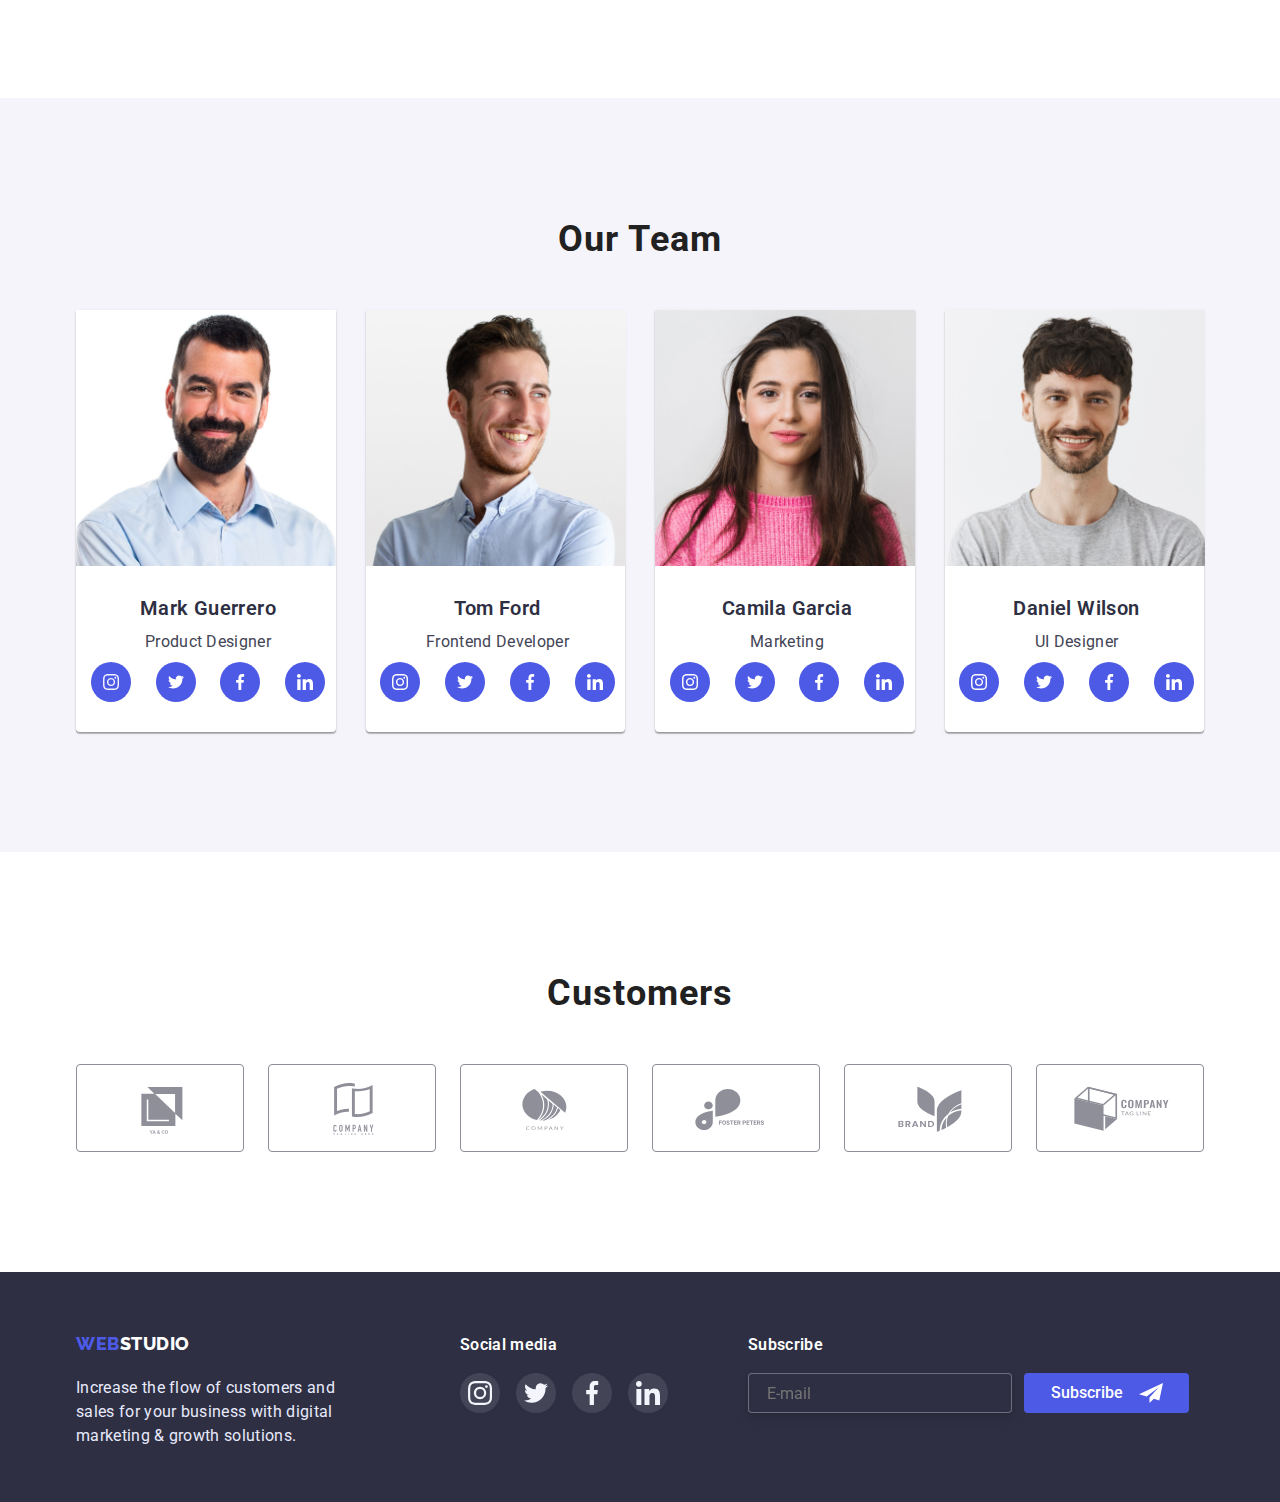
==== commit b5dd0140: "checkbox" ====
--- a/index.html
+++ b/index.html
@@ -53,9 +53,53 @@
                             <use href="./images/icons.svg/close.svg#icon-close"></use>
                         </svg>
                         </button>
-                    </div>
+                        <form class="modal-order-form" autocomplete="off">
+                            <p class="modal-form-title">Leave your contacts and we will call you back</p>
+                          
+                            <label for="name" class="modal-list-label">Name</label>
+                            <div class="form-field">
+                              <input class="modal-form-input" id="name" type="name" name="name" />
+                              <svg class="input-icon" width="18" height="18">
+                                <use href="./images/icons.svg/form.svg#icon-person" width="18" heigth="18"></use>
+                              </svg>
+                            </div>
+
+                    <label for="tel" class="modal-list-label">Phone</label>
+              <div class="form-field">
+                <input  class="modal-form-input" id="tel" type="tel" name="tel" />
+                <svg class="input-icon" width="18" height="18">
+                  <use href="./images/icons.svg/form.svg#icon-phone" width="18" heigth="18"></use>
+                </svg>
+              </div>
+            
+
+            <label for="email" class="modal-list-label">Email</label>
+                <div class="form-field">
+                  <input  class="modal-form-input" id="email" type="email" name="email" />
+                  <svg class="input-icon" width="18" height="18">
+                  <use href="./images/icons.svg/form.svg#icon-email" width="18" heigth="18"></use>
+                </svg>
                 </div>
-
+              
+                <label class="modal-list-label" for="feedback">Comment</label>
+                <div class="form-field">
+                <textarea class="textarea" id="feedback" placeholder="Text input" class="modal-form-input" name="feedback" rows="5" placeholder=" "></textarea>
+                </div>
+
+            <div class="policy-checkbox">
+              <input class="modal-check visually-hidden" type="checkbox" id="policy" name="policy" value=""/>
+              <label for="policy" class="checkbox-label">
+                <span>
+                <svg class="checkbox-icon" width="16" height="15">
+                  <use href="./images/symbol-defs.svg#icon-check" width="16" heigth="15"></use>
+                </svg>
+                </span>
+                I accept the terms and conditions of the <a class="agrrement-link" href="#">Privacy Policy</a>
+            </label>
+            </div>
+              <button class="modal-btn-submit" type="submit">Send</button>
+            </form>
+          </div>
             </div>
         </section>
 
@@ -404,7 +448,7 @@
                         placeholder="E-mail">
                         <button class="footer-submit-btn" type="submit">Subscribe
                             <svg class="sign-icon">
-                                <use href="./images/icons.svg/form.svg#icon-subscribe" width="24" height="20"></use>
+                                <use href="./images/icons.svg/form.svg#icon-subscribe" width="24" height="24"></use>
                             </svg>
                         </button>
                     </form>
--- a/css/style.css
+++ b/css/style.css
@@ -300,6 +300,153 @@
     width: 24px;
     height: 24px;
 }
+
+.modal-order-form {
+    width: 100%;
+  }
+
+.modal-form-title {
+    margin-top: 24px;
+    margin-bottom: 16px;
+    font-family: 'Roboto';
+    font-style: normal;
+    font-weight: 500;
+    font-size: 16px;
+    line-height: 24px;
+    text-align: center;
+    color: #2E2F42;
+  }
+
+  .modal-list-label {
+    display: flex;
+    flex-direction: column;
+    margin-bottom: 4px;
+  
+    font-size: 12px;
+    line-height: 16px;
+    color: #8E8F99;
+    text-align: left;
+  }
+
+  .form-field {
+    position: relative;
+    margin-bottom: 10px;
+  }
+
+  .modal-form-input {
+  width: 100%;
+  height: 40px;
+  padding-left: 42px;
+  padding-top: 10px;
+  padding-bottom: 10px;
+
+  border: 1px solid rgba(33, 33, 33, 0.2);
+  border-radius: 4px;
+  outline: transparent;
+}
+
+.input-icon {
+    position: absolute;
+    top: 50%;
+    left: 12px;
+    transform: translateY(-50%);
+  }
+
+  .modal-form-input:focus {
+    border-color: #4D5AE5;
+  }
+
+  .modal-form-input:focus + .input-icon {
+    fill: #4D5AE5;
+  }
+
+  .textarea {
+    display: block;
+    width: 100%;
+    height: 120px;
+    padding: 0;
+    padding-top: 8px;
+    padding-left: 16px;
+  
+    font-size: 12px;
+  
+    border: 1px solid rgba(33, 33, 33, 0.2);
+    border-radius: 4px;
+    outline: transparent;
+  
+    line-height: 16px;
+    color: rgba(117, 117, 117, 0.5);
+    resize: none;
+  }
+
+  .textarea:focus {
+    border-color: #4D5AE5;
+  }
+
+  .checkbox-label {
+    display: flex;
+    align-items: center;
+    justify-content: center;
+  
+    font-size: 12px;
+    line-height: 16px;
+    color: #757575;
+  }
+  
+  .checkbox-label > span {
+    display: flex;
+    align-items: center;
+    justify-content: center;
+    width: 16px;
+    height: 16px;
+  
+    border: 1.25px solid #2E2F42;
+    border-radius: 2px;
+    margin-right: 8px;
+  
+    fill: transparent;
+    background-color: transparent;
+  }
+
+  .modal-check:checked + .checkbox-label > span {
+    background-color: #404BBF;
+    border: none;
+    fill: #ffffff;
+  }
+
+  .modal-check:focus + .checkbox-label > span {
+    border-color: #4D5AE5;
+  }
+
+  .agrrement-link {
+    padding-left: 5px;
+    color: #4D5AE5;
+    text-decoration: underline;
+  }
+
+  .modal-btn-submit {
+    width: 200px;
+    height: 50px;
+    margin-top: 30px;
+  
+    font-weight: 500;
+    font-size: 16px;
+    line-height: 24px;
+    letter-spacing: 0.04em;
+  
+    background-color: #4D5AE5;
+    color: #ffffff;
+    box-shadow: 0px 4px 4px rgba(0, 0, 0, 0.15);
+    border-radius: 4px;
+    border: none;
+    cursor: pointer;
+    transition: background-color 250ms cubic-bezier(0.4, 0, 0.2, 1);
+  }
+  
+  .modal-btn-submit:hover {
+    background-color: #404BBF;
+  }
+
 
 /* текст заголовка */
 .visually-hidden {
@@ -682,9 +829,6 @@
     display: flex;
     width: 165px;
     height: 40px;
-    padding-left: 24px;
-    padding-top: 8px;
-    padding-bottom: 8px;
     align-items: center;
     justify-content: center;
 
@@ -706,19 +850,12 @@
     background: #404BBF;
 }
 
-.footer-submit-btn::after {
-    content: "";
-    width: 24px;
-    height: 24px;
-    margin-left: 10px;
-    display: inline-block;
-}
-
 .sign-icon {
     margin-left: 16px;
     width: 24px;
-    height: 20px;
-}
+    height: 24px;
+}
+
 /* ПОРТФОЛІО */
 
 .btn {
